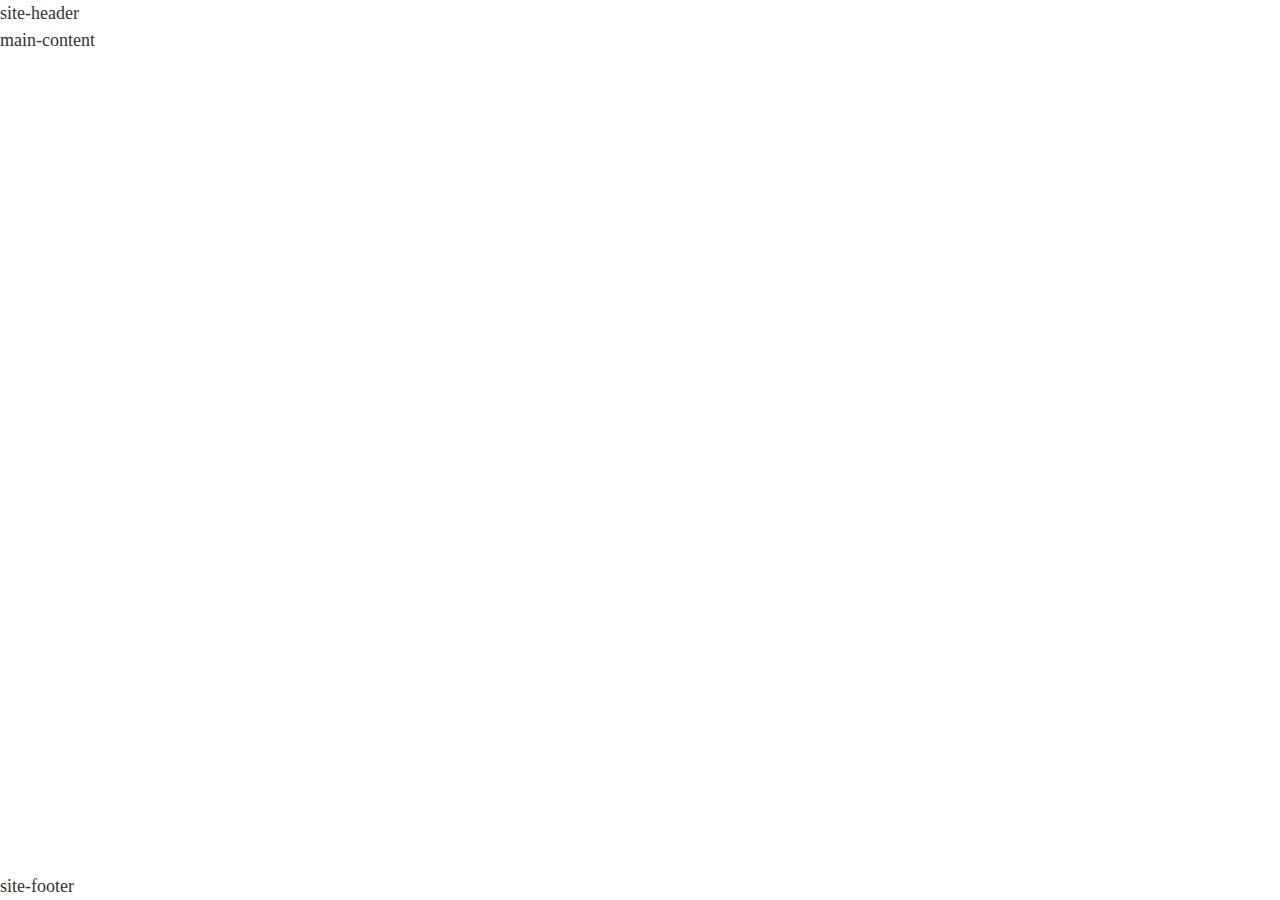
==== index.html @ 02847ee6 "start-code" ====
<!DOCTYPE html>
<html lang="en">
	<head>
		<meta charset="UTF-8" />
		<meta name="viewport" content="width=device-width, initial-scale=1.0" />
		<title>Cofferoasters</title>
		<!-- CSS -->
		<link rel="stylesheet" href="css/normalize.css" />
		<link rel="stylesheet" href="css/styles.css" />
	</head>
	<body>
		<header class="site-header">site-header</header>
		<main class="main-content">main-content</main>
		<footer class="site-footer">site-footer</footer>
	</body>
</html>
---- css/styles.css ----
:root {
	--black-color: #333333;
	--dark-color: #000000;
	--white-color: #ffffff;
	--green-bg: #0a775f;
	--gold-bg: #f3d7b7;
	--dark-bg: #c99b67;
}
@font-face {
	font-family: 'Roboto';
	src: url('../fonts/') format('woff2'), url('../fonts/') format('woff');
	font-weight: 500;
	font-style: normal;
	font-display: swap;
}

@font-face {
	font-family: 'Roboto';
	src: url('../fonts/') format('woff2'), url('../fonts/') format('woff');
	font-weight: normal;
	font-style: normal;
	font-display: swap;
}

@font-face {
	font-family: 'Roboto';
	src: url('../fonts/') format('woff2'), url('../fonts/') format('woff');
	font-weight: bold;
	font-style: italic;
	font-display: swap;
}

p {
	font-family: 'Roboto' sans-serif;
}

html {
	height: 100%;
	box-sizing: border-box;
	scroll-behavior: smooth;
}

*,
*::before,
*::after {
	box-sizing: inherit;
}

*:focus {
	outline: 2px dotted var(--green-bg);
	outline-offset: 3px;
}

body {
	display: flex;
	flex-direction: column;
	height: 100%;
	font-family: 'Roboto' sans-serif;
	font-weight: 400;
	color: var(--black-color);
	line-height: 1.5;
	font-size: 18px;
}
.container {
	max-width: 1380px;
	width: 100%;
	padding-left: 20px;
	padding-right: 20px;
	margin-left: auto;
	margin-right: auto;
}

.main-content {
	flex-grow: 1;
}
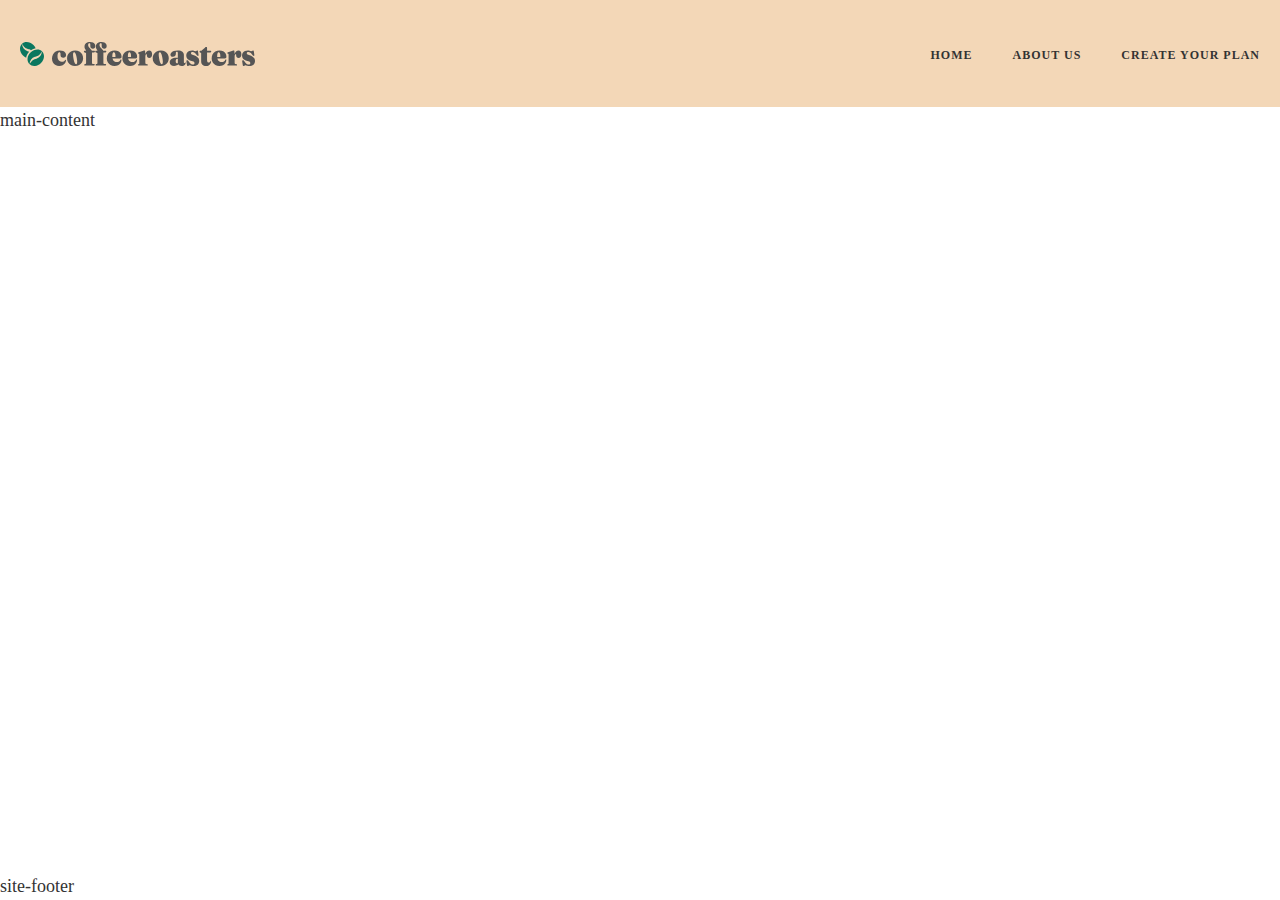
==== commit c16ea3fe: "add-header" ====
--- a/index.html
+++ b/index.html
@@ -9,7 +9,28 @@
 		<link rel="stylesheet" href="css/styles.css" />
 	</head>
 	<body>
-		<header class="site-header">site-header</header>
+		<div class="site-header__wrapper">
+			<header class="site-header">
+				<div class="site-header__container container">
+					<a class="site-logo" href="/">
+						<img class="site-logo__img" src="img/logo.svg" alt="" width="235" height="24" />
+					</a>
+					<ul class="site-nav">
+						<li class="site-nav__item">
+							<a class="site-nav__link" href="/">HOME</a>
+						</li>
+						<li class="site-nav__item">
+							<a class="site-nav__link" href="/">ABOUT US</a>
+						</li>
+						<li class="site-nav__item">
+							<a class="site-nav__link" href="/">Create your plan</a>
+						</li>
+					</ul>
+				</div>
+			</header>
+			<div class="hero"></div>
+		</div>
+
 		<main class="main-content">main-content</main>
 		<footer class="site-footer">site-footer</footer>
 	</body>
--- a/css/styles.css
+++ b/css/styles.css
@@ -28,10 +28,6 @@
 	font-weight: bold;
 	font-style: italic;
 	font-display: swap;
-}
-
-p {
-	font-family: 'Roboto' sans-serif;
 }
 
 html {
@@ -73,3 +69,63 @@
 .main-content {
 	flex-grow: 1;
 }
+
+.site-header__wrapper {
+	padding-top: 40px;
+	background-color: var(--gold-bg);
+}
+
+.site-header {
+	margin-bottom: 40px;
+}
+
+.site-header__container {
+	display: flex;
+	align-items: center;
+	justify-content: space-between;
+}
+
+.site-logo {
+	width: 235px;
+	height: 24px;
+	display: inline-block;
+	transition: opacity 0.4s ease;
+}
+
+.site-logo:hover {
+	opacity: 0.8;
+}
+
+.site-logo:active {
+	opacity: 0.6;
+}
+
+.site-nav {
+	list-style: none;
+	padding: 0;
+	margin: 0;
+	display: flex;
+}
+
+.site-nav__item:not(:last-child) {
+	margin-right: 40px;
+}
+
+.site-nav__link {
+	text-transform: uppercase;
+	color: var(--black-color);
+	text-decoration: none;
+	transition: all 0.4s ease;
+	font-size: 12px;
+	font-weight: 700;
+	letter-spacing: 1px;
+	line-height: 1.2;
+}
+
+.site-nav__link:hover {
+	color: var(--green-bg);
+}
+
+.site-nav__link:active {
+	opacity: 0.6;
+}
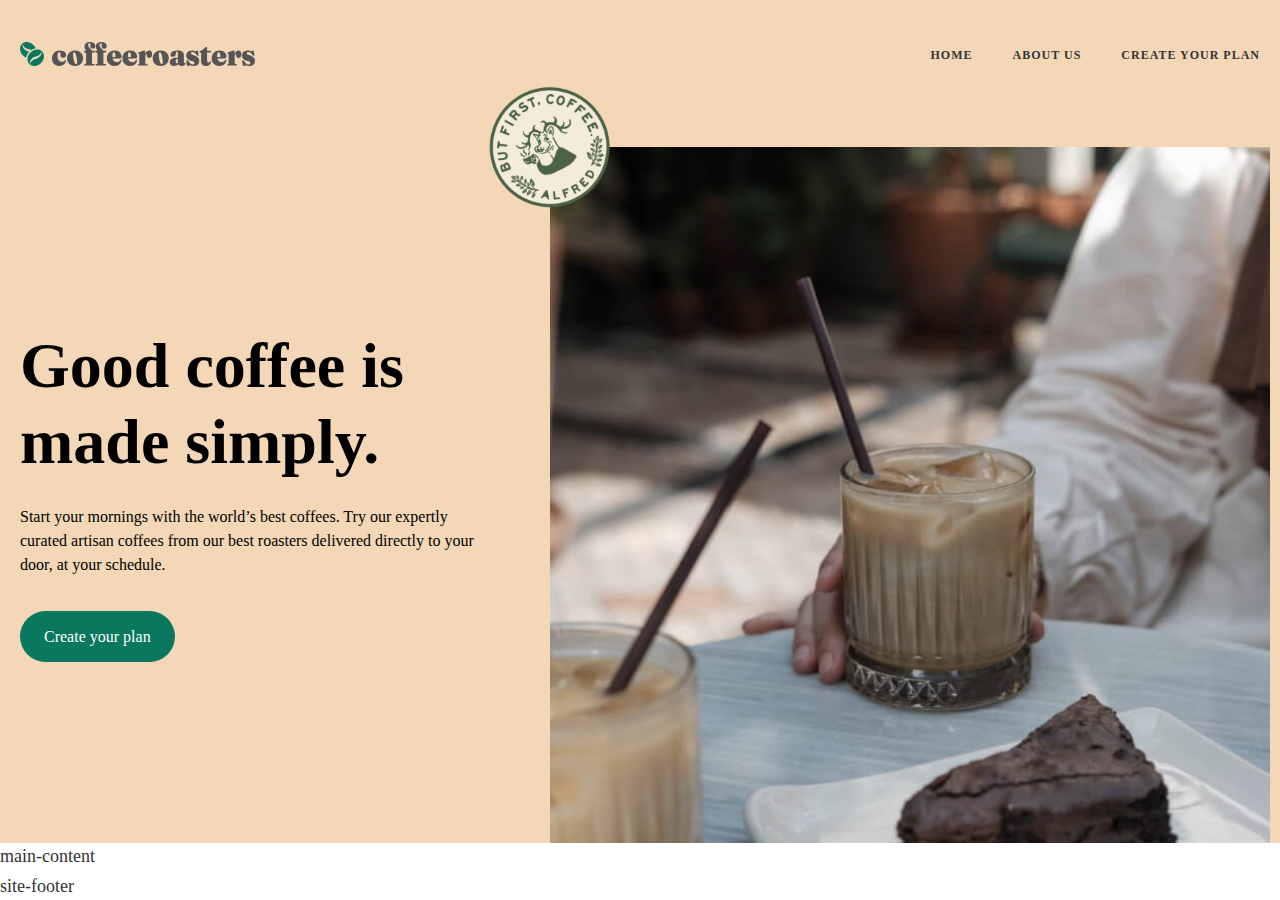
==== commit 5b5ef8a5: "add-hero" ====
--- a/index.html
+++ b/index.html
@@ -28,7 +28,22 @@
 					</ul>
 				</div>
 			</header>
-			<div class="hero"></div>
+			<div class="hero">
+				<div class="container hero__container">
+					<div class="hero__info">
+						<h2 class="hero__info-title">Good coffee is made simply.</h2>
+						<p class="hero__info-text">
+							Start your mornings with the world’s best coffees. Try our expertly curated artisan coffees from our best roasters
+							delivered directly to your door, at your schedule.
+						</p>
+						<button class="btn">Create your plan</button>
+					</div>
+					<div class="hero__img-wrapper">
+						<img src="img/hero-img.jpg" alt="hero-img " width="720" height="696" />
+						<img class="hero__img-wrapper_logo" src="img/img-logo.png" alt="logo" width="160" height="160" />
+					</div>
+				</div>
+			</div>
 		</div>
 
 		<main class="main-content">main-content</main>
--- a/css/styles.css
+++ b/css/styles.css
@@ -64,6 +64,47 @@
 	padding-right: 20px;
 	margin-left: auto;
 	margin-right: auto;
+}
+
+h1,
+h2,
+h3,
+h4,
+h5,
+h6,
+p {
+	padding-top: 0;
+	margin-top: 0;
+}
+
+ul {
+	list-style: none;
+}
+
+a {
+	text-decoration: none;
+}
+
+.btn {
+	border: none;
+	padding: 16px 24px;
+	border-radius: 100px;
+	background-color: var(--green-bg);
+	color: var(--white-color);
+	font-weight: 500;
+	font-size: 16px;
+	line-height: 1.2;
+	text-align: center;
+	cursor: pointer;
+	transition: opcity 0.4s ease;
+}
+
+.btn:hover {
+	opacity: 0.8;
+}
+
+.btn:active {
+	opacity: 0.6;
 }
 
 .main-content {
@@ -129,3 +170,52 @@
 .site-nav__link:active {
 	opacity: 0.6;
 }
+
+/* HERO */
+
+.hero {
+	padding-top: 40px;
+}
+
+.hero__container {
+	display: flex;
+	align-items: center;
+	justify-content: space-between;
+}
+
+.hero__info {
+	max-width: 464px;
+	width: 100%;
+	margin-right: 50px;
+}
+
+.hero__info-title {
+	color: var(--dark-color);
+	font-weight: 700;
+	font-size: 64px;
+	line-height: 1.2;
+	margin-bottom: 24px;
+}
+
+.hero__info-text {
+	color: var(--dark-color);
+	font-size: 16px;
+	margin-bottom: 34px;
+}
+
+.hero__img-wrapper {
+	position: relative;
+	width: 710px;
+	height: 696px;
+}
+
+.hero__img-wrapper img {
+	object-fit: cover;
+}
+.hero__img-wrapper_logo {
+	position: absolute;
+	top: -80px;
+	left: -80px;
+	width: 160px;
+	height: 160px;
+}
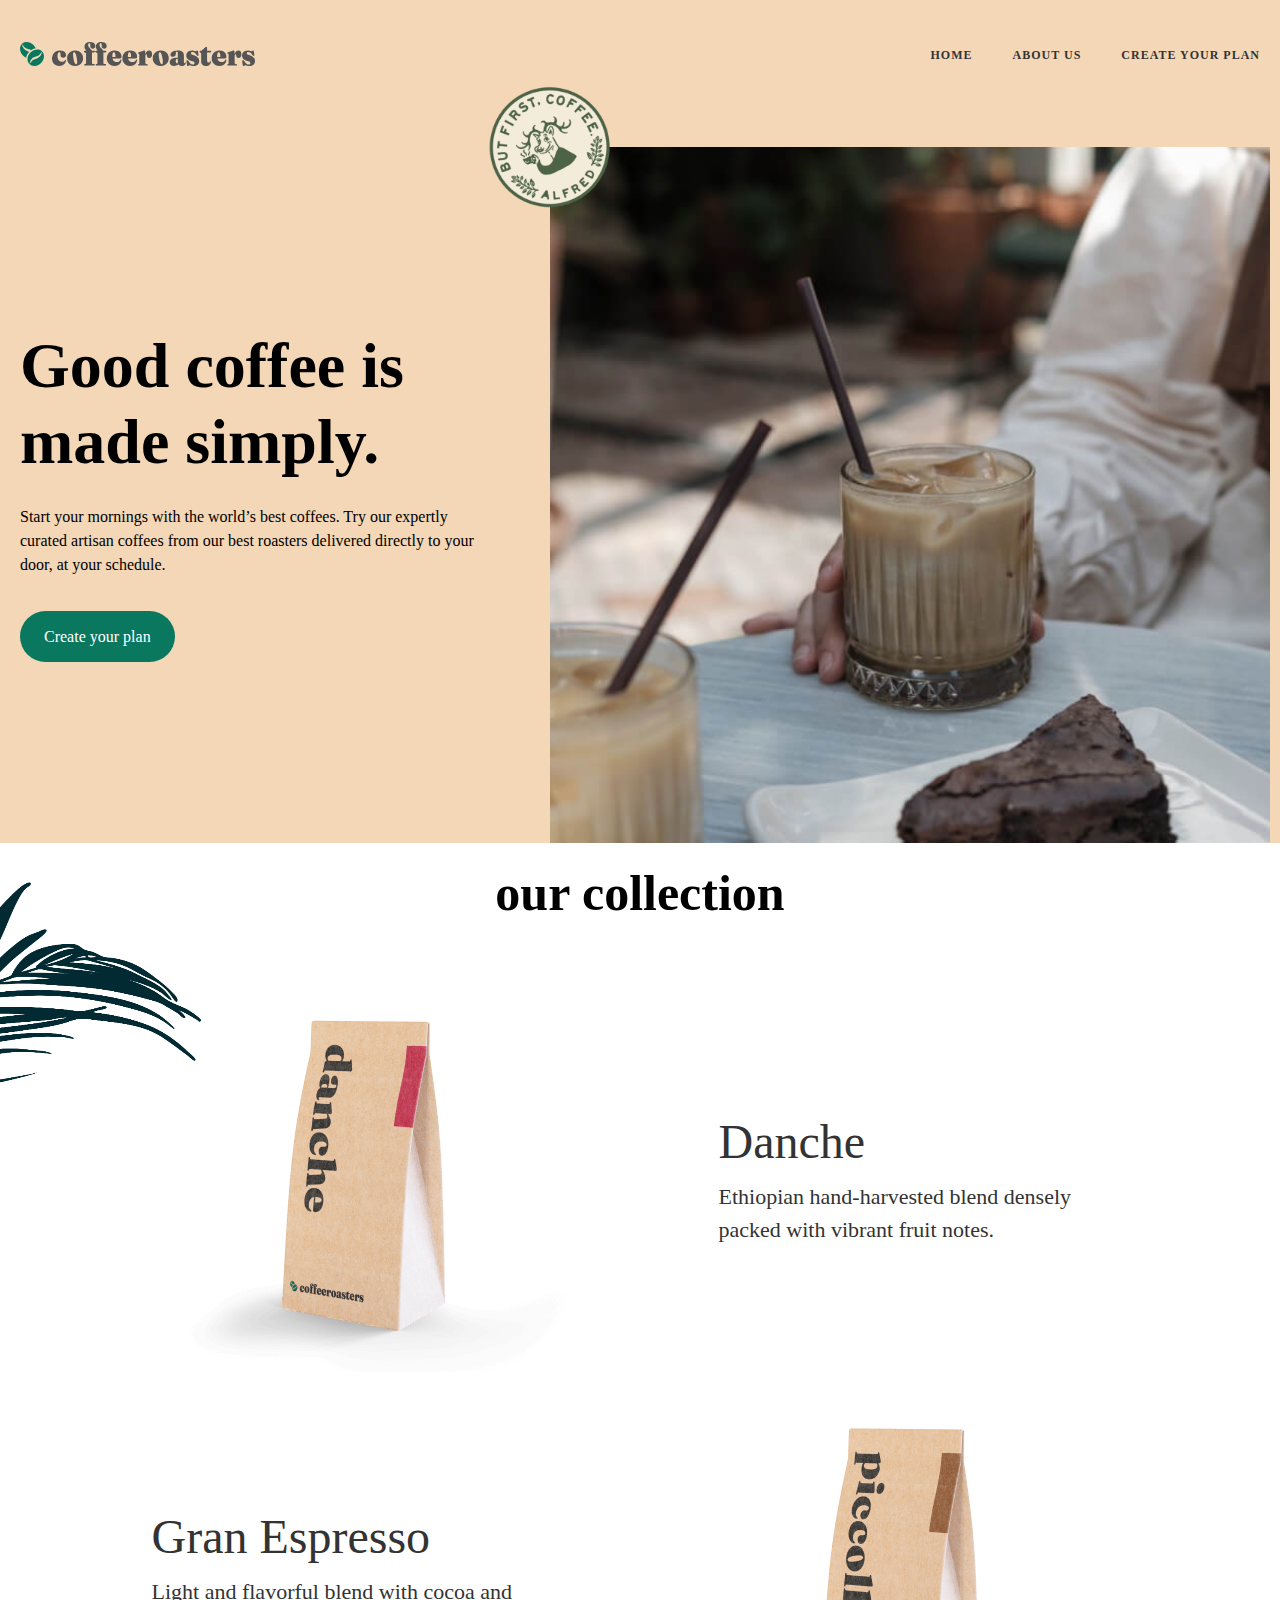
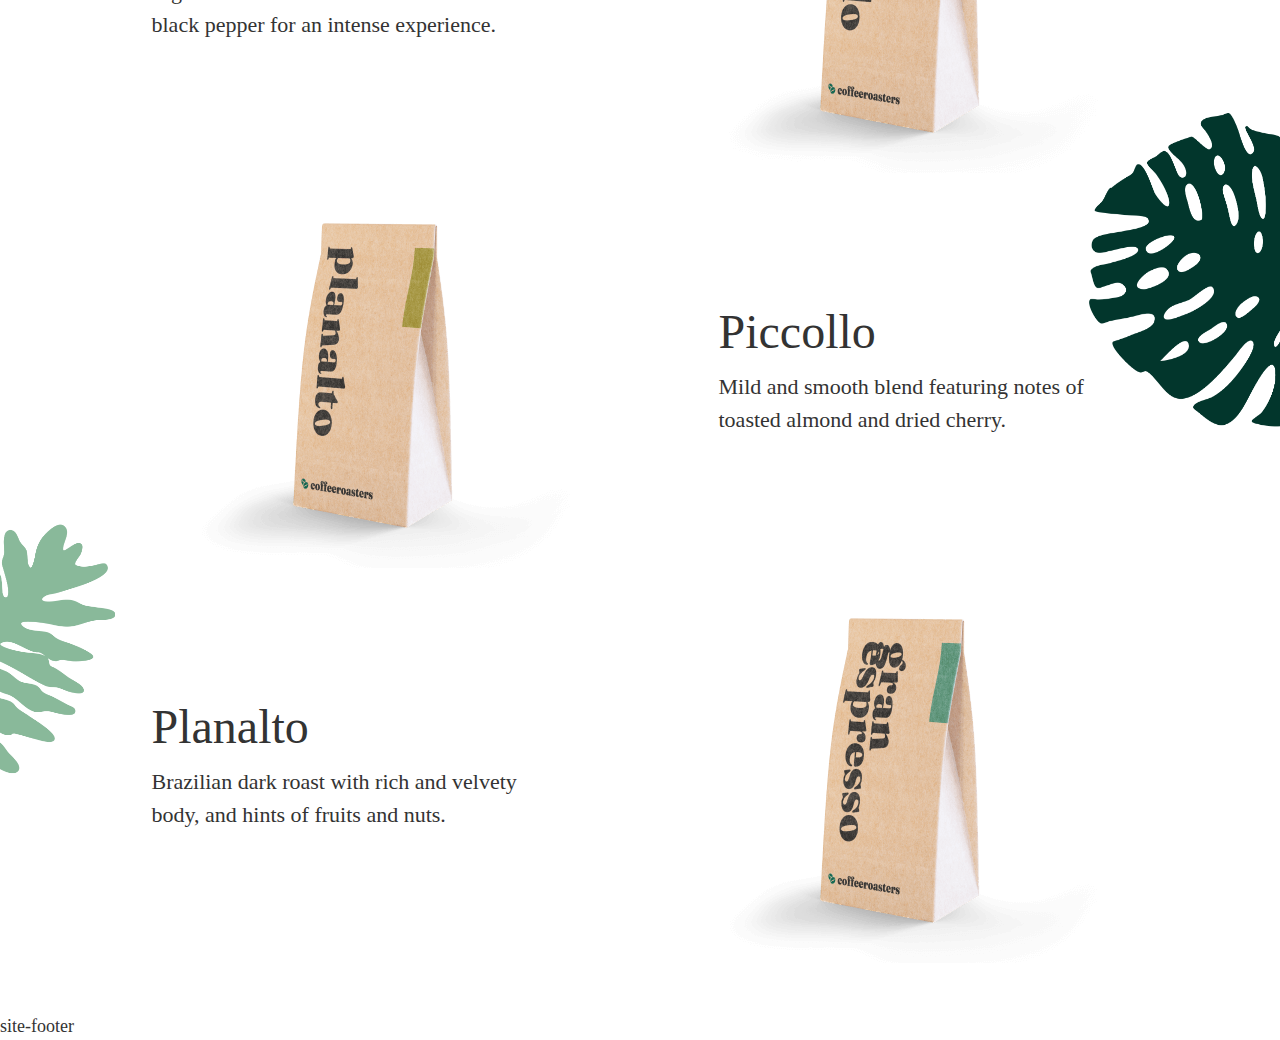
==== commit 94b0d12e: "add-our-colletion" ====
--- a/index.html
+++ b/index.html
@@ -46,7 +46,66 @@
 			</div>
 		</div>
 
-		<main class="main-content">main-content</main>
+		<main class="main-content">
+			<section class="our-colletion">
+				<div class="container">
+					<img class="our-colletion__img-one" src="img/our collection-img.png" alt="." width="402" height="300" />
+					<img class="our-colletion__img-two" src="img/our collection-img2.png" alt="." width="392" height="472" />
+					<img class="our-colletion__img-three" src="img/our collection-img3.png" alt="." width="316" height="269" />
+					<h2 class="our-colletion__title">our collection</h2>
+					<ul class="our-colletion__list">
+						<li class="our-colletion__item">
+							<img class="our-colletion__img" src="img/kopi4.png" alt="Danche" width="450" height="375" title="Danche" />
+							<div class="our-colletion-item__info">
+								<h2 class="our-colletion-item__info__title">Danche</h2>
+								<p class="our-colleton-item__info__text">
+									Ethiopian hand-harvested blend densely packed with vibrant fruit notes.
+								</p>
+							</div>
+						</li>
+						<li class="our-colletion__item">
+							<img
+								class="our-colletion__img our-colletion__img2"
+								src="img/kopi3.png"
+								alt="Gran Espresso"
+								width="450"
+								height="375"
+								title="Gran Espresso" />
+							<div class="our-colletion-item__info">
+								<h2 class="our-colletion-item__info__title">Gran Espresso</h2>
+								<p class="our-colleton-item__info__text">
+									Light and flavorful blend with cocoa and black pepper for an intense experience.
+								</p>
+							</div>
+						</li>
+						<li class="our-colletion__item">
+							<img class="our-colletion__img" src="img/kopi2.png" alt="Piccollo" width="450" height="375" title="Piccollo" />
+							<div class="our-colletion-item__info">
+								<h2 class="our-colletion-item__info__title">Piccollo</h2>
+								<p class="our-colleton-item__info__text">
+									Mild and smooth blend featuring notes of toasted almond and dried cherry.
+								</p>
+							</div>
+						</li>
+						<li class="our-colletion__item">
+							<img
+								class="our-colletion__img our-colletion__img2"
+								src="img/kopi1 copy.png"
+								alt="Planalto"
+								width="450"
+								height="375"
+								title="Planalto" />
+							<div class="our-colletion-item__info">
+								<h2 class="our-colletion-item__info__title">Planalto</h2>
+								<p class="our-colleton-item__info__text">
+									Brazilian dark roast with rich and velvety body, and hints of fruits and nuts.
+								</p>
+							</div>
+						</li>
+					</ul>
+				</div>
+			</section>
+		</main>
 		<footer class="site-footer">site-footer</footer>
 	</body>
 </html>
--- a/css/styles.css
+++ b/css/styles.css
@@ -109,6 +109,8 @@
 
 .main-content {
 	flex-grow: 1;
+	padding-top: 20px;
+	padding-bottom: 50px;
 }
 
 .site-header__wrapper {
@@ -219,3 +221,91 @@
 	width: 160px;
 	height: 160px;
 }
+/* our colletin */
+.our-colletion {
+	position: relative;
+}
+.our-colletion__img-one {
+	position: absolute;
+	top: 0;
+	left: -201px;
+}
+.our-colletion__img-two {
+	position: absolute;
+	top: 50%;
+	right: -201px;
+}
+.our-colletion__img-three {
+	position: absolute;
+	bottom: 170px;
+	left: -201px;
+}
+
+.our-colletion__container {
+	background-image: url(../img/Rectangle.jpg);
+	background-repeat: no-repeat;
+	background-size: cover;
+	background-position: center center;
+	background-color: var(--gold-bg);
+	padding-top: 50px;
+	padding-bottom: 50px;
+}
+
+.our-colletion__title {
+	font-weight: 700;
+	font-size: 50px;
+	line-height: 1.2;
+	color: var(--dark-color);
+	text-align: center;
+	margin-bottom: 80px;
+}
+
+.our-colletion__list {
+	display: flex;
+	flex-direction: column;
+	align-items: center;
+	justify-content: center;
+	margin: 0;
+	padding: 0;
+}
+
+.our-colletion__item {
+	display: flex;
+	align-items: center;
+}
+
+.our-colletion__item:not(:last-child) {
+	margin-bottom: 20px;
+}
+
+.our-colletion__item:nth-child(2n) {
+	flex-direction: row-reverse;
+}
+
+.our-colletion__img {
+	width: 450px;
+	height: 375px;
+	object-fit: cover;
+	margin-right: 117px;
+}
+.our-colletion__img2 {
+	margin-right: 0;
+	margin-left: 117px;
+}
+
+.our-colletion-item__info {
+	max-width: 410px;
+}
+
+.our-colletion-item__info__title {
+	margin-bottom: 10px;
+	font-weight: 500;
+	font-size: 48px;
+	line-height: 1.2;
+}
+
+.our-colleton-item__info__text {
+	font-weight: 400;
+	font-size: 22px;
+	line-height: 1.5;
+}
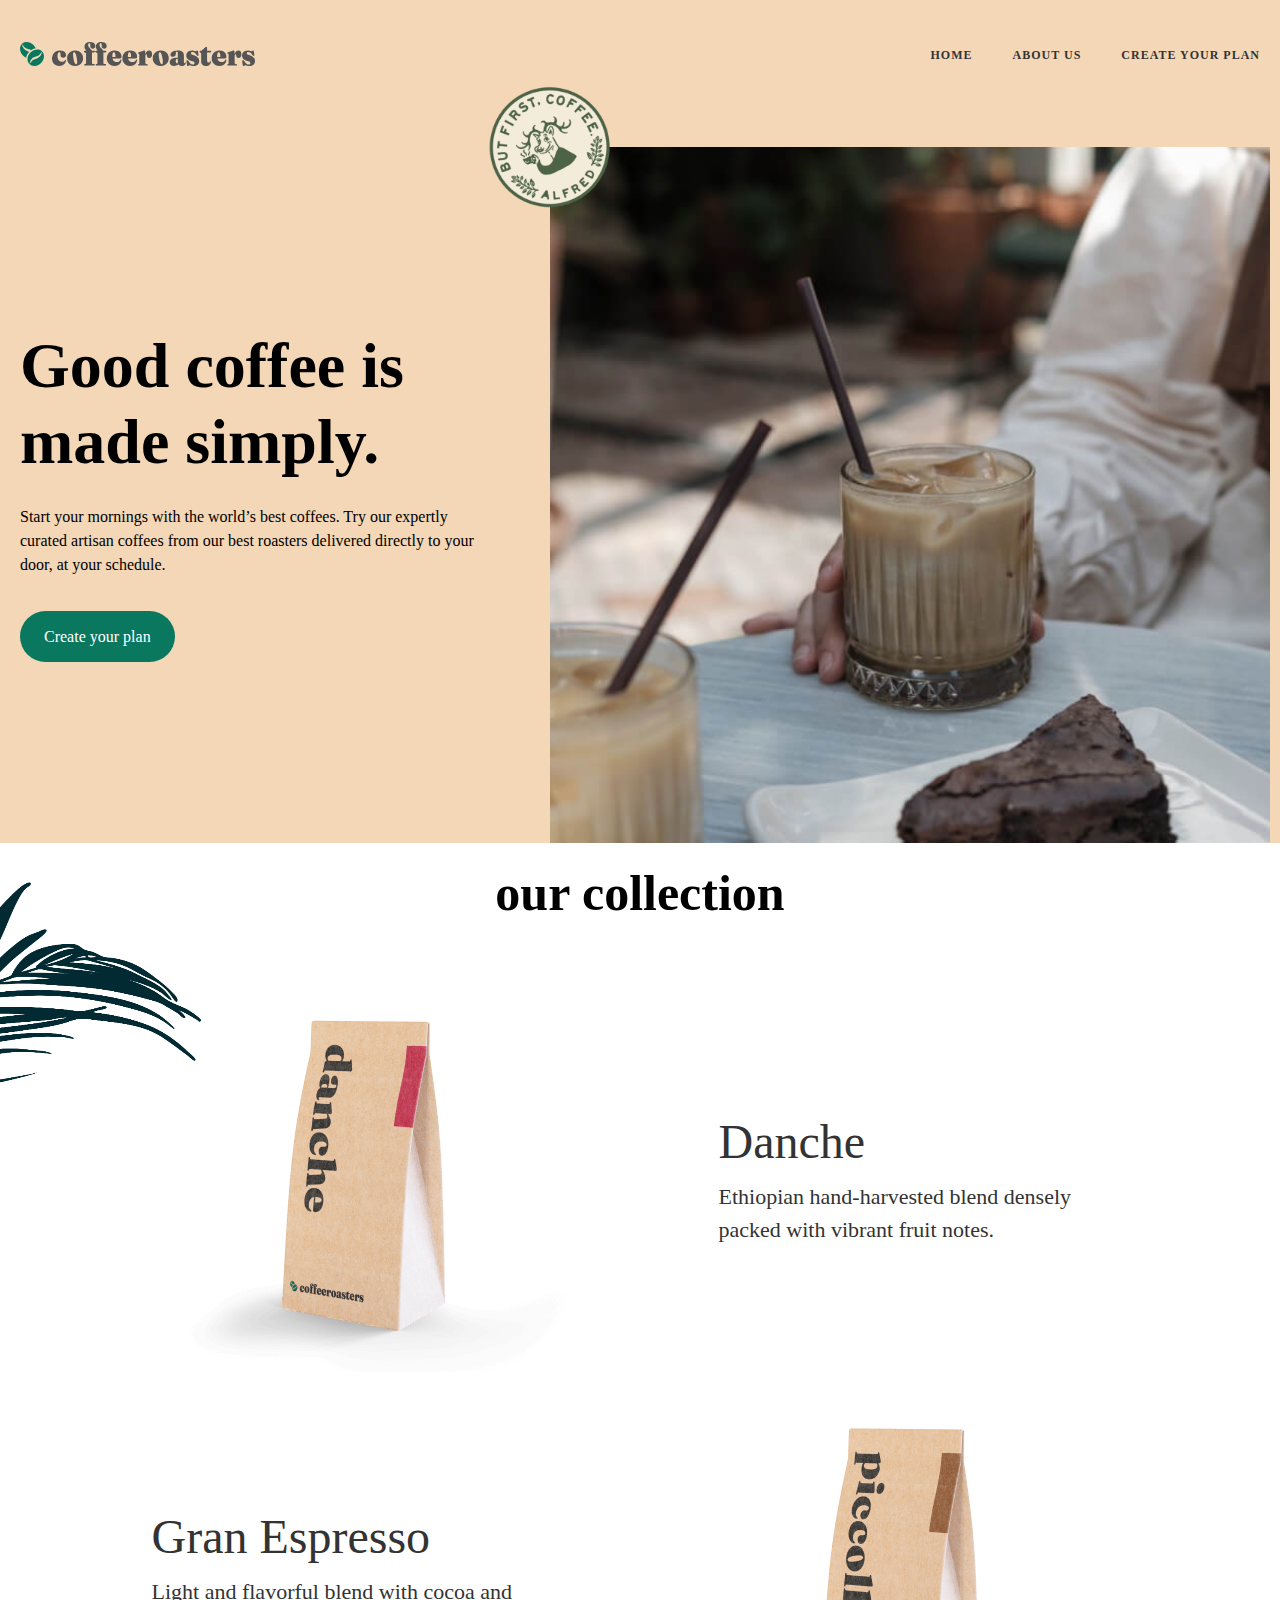
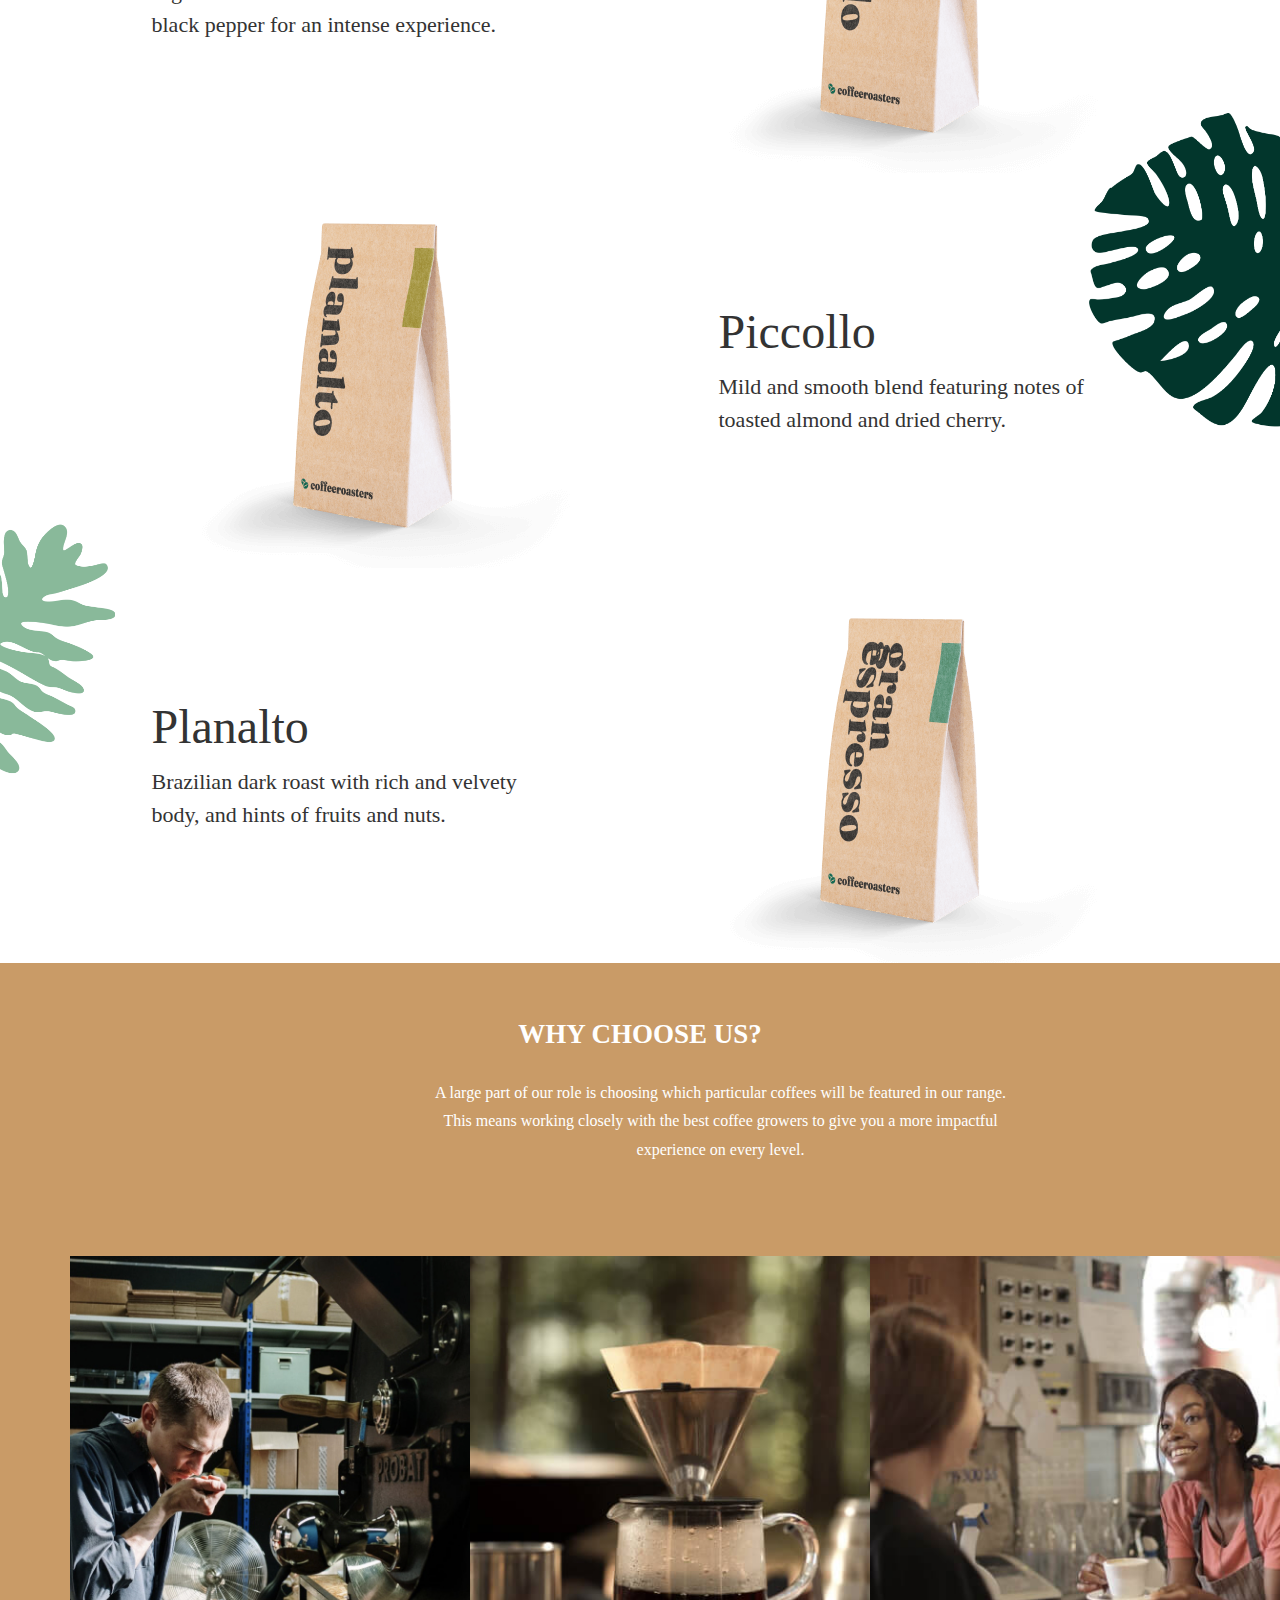
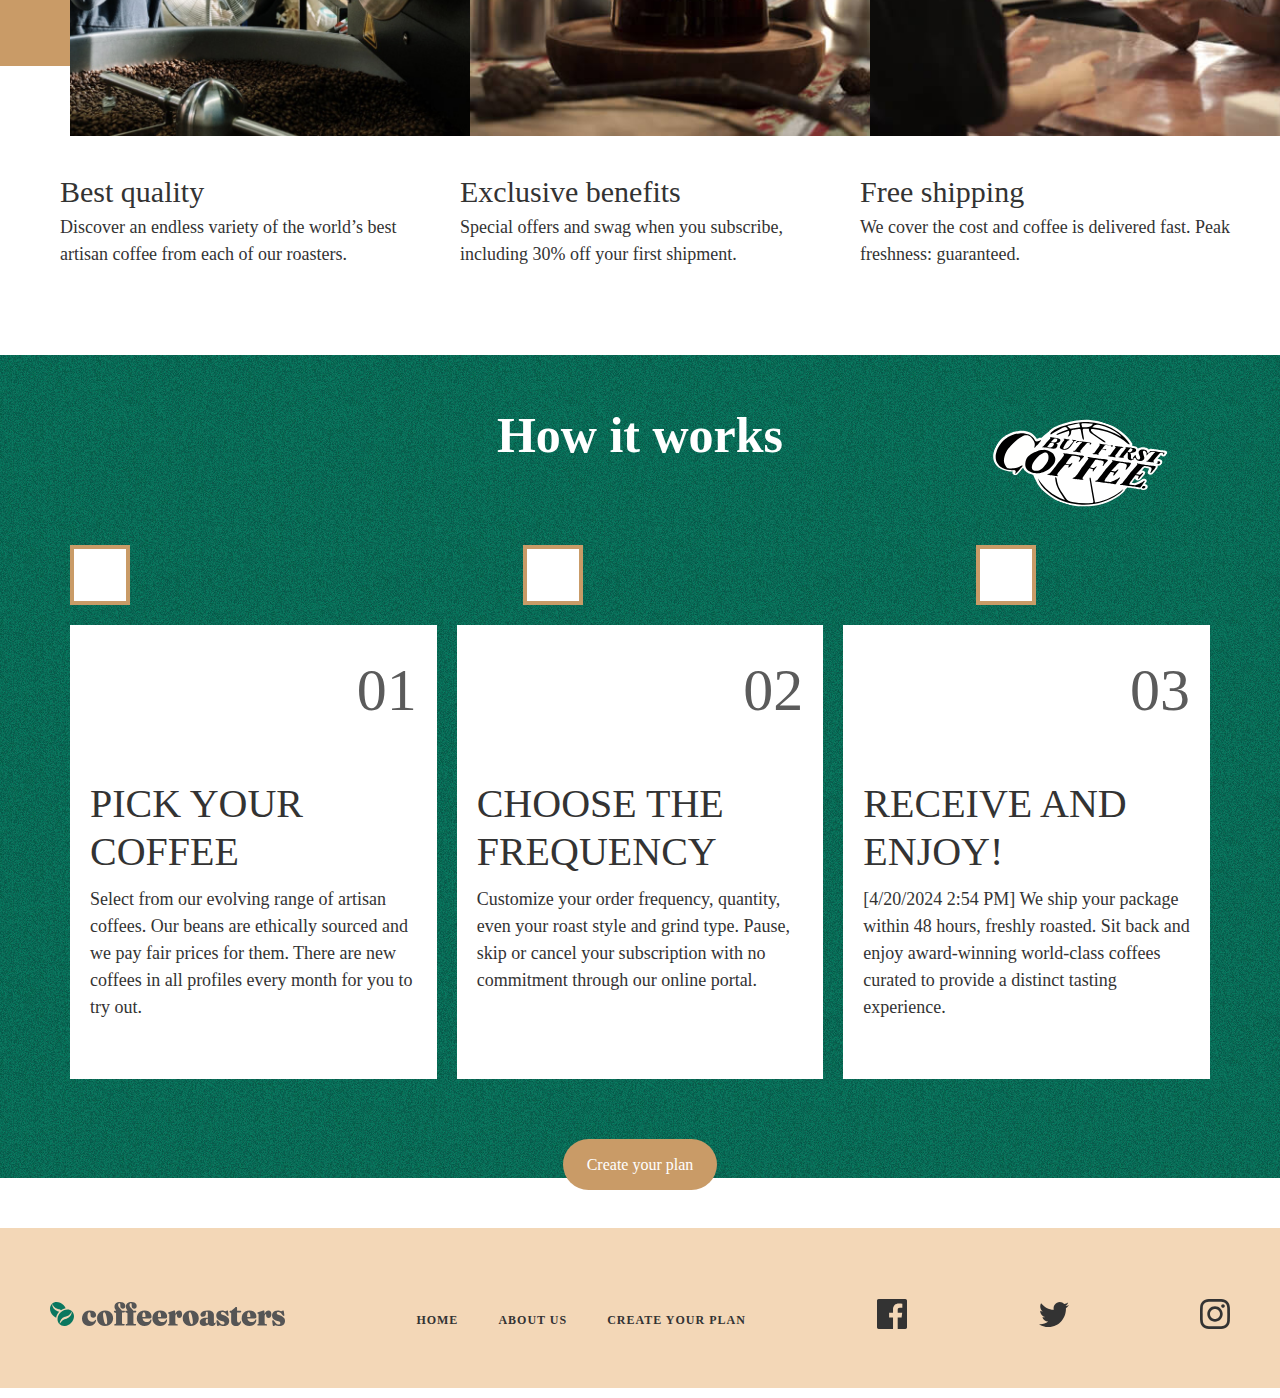
==== commit 0dca9b31: "add-footer" ====
--- a/index.html
+++ b/index.html
@@ -105,7 +105,122 @@
 					</ul>
 				</div>
 			</section>
+			<!-- INDEX COLLECTION -->
+			<div class="index-collection">
+				<div class="index-collection__info">
+					<h2 class="index-collection__title">Why choose us?</h2>
+					<p class="index-collection__text">
+						A large part of our role is choosing which particular coffees will be featured in our range. This means working
+						closely with the best coffee growers to give you a more impactful experience on every level.
+					</p>
+				</div>
+				<div class="index-collection__info-unit">
+					<ul class="index-collection__info-unit__list">
+						<li class="index-collection__info-unit__item">
+							<img class="index-collection__info-unit__img" src="/img/Rectangle 681.jpg" alt="" width="433px" height="500px" />
+							<h3 class="index-collection__info-unit__title">Best quality</h3>
+							<p class="index-collection__info-unit__text">
+								Discover an endless variety of the world’s best artisan coffee from each of our roasters.
+							</p>
+						</li>
+						<li class="index-collection__info-unit__item">
+							<img class="index-collection__info-unit__img" src="/img/Rectangle 682.jpg" alt="" width="433px" height="500px" />
+							<h3 class="index-collection__info-unit__title">Exclusive benefits</h3>
+							<p class="index-collection__info-unit__text">
+								Special offers and swag when you subscribe, including 30% off your first shipment.
+							</p>
+						</li>
+						<li class="index-collection__info-unit__item">
+							<img class="index-collection__info-unit__img" src="/img/Rectangle 683.jpg" alt="" width="433px" height="500px" />
+							<h3 class="index-collection__info-unit__title">Free shipping</h3>
+							<p class="index-collection__info-unit__text">
+								We cover the cost and coffee is delivered fast. Peak freshness: guaranteed.
+							</p>
+						</li>
+					</ul>
+				</div>
+			</div>
+
+			<!-- HOW IT WORKS  -->
+			<section class="container how-it-works">
+				<div class="container">
+					<div class="how-it-works__inner">
+						<img class="how-it-works__img" src="/img/coffe.svg" alt="but-first_coffee" width="192px" height="129px" />
+						<h2 class="how-it-works__title">How it works</h2>
+						<div class="how-it-works__kvadrat">
+							<div class="how-it-works__kvadrat-inner"></div>
+							<div class="how-it-works__kvadrat-inner"></div>
+							<div class="how-it-works__kvadrat-inner"></div>
+						</div>
+						<ul class="how-it-works__list">
+							<li class="how-it-works__item">
+								<h2 class="how-it-works__item-title">01</h2>
+								<h3 class="how-it-works__item-text">
+									Pick your <br />
+									coffee
+								</h3>
+								<p class="how-it-works__item-info">
+									Select from our evolving range of artisan coffees. Our beans are ethically sourced and we pay fair prices for
+									them. There are new coffees in all profiles every month for you to try out.
+								</p>
+							</li>
+							<li class="how-it-works__item">
+								<h2 class="how-it-works__item-title">02</h2>
+								<h3 class="how-it-works__item-text">
+									Choose the <br />
+									frequency
+								</h3>
+								<p class="how-it-works__item-info">
+									Customize your order frequency, quantity, even your roast style and grind type. Pause, skip or cancel your
+									subscription with no commitment through our online portal.
+								</p>
+							</li>
+							<li class="how-it-works__item">
+								<h2 class="how-it-works__item-title">03</h2>
+								<h3 class="how-it-works__item-text">
+									Receive and <br />
+									enjoy!
+								</h3>
+								<p class="how-it-works__item-info">
+									[4/20/2024 2:54 PM] We ship your package within 48 hours, freshly roasted. Sit back and enjoy award-winning
+									world-class coffees curated to provide a distinct tasting experience.
+								</p>
+							</li>
+						</ul>
+						<div class="how-it-works__btn">
+							<button class="btn works-btn">Create your plan</button>
+						</div>
+					</div>
+				</div>
+			</section>
 		</main>
-		<footer class="site-footer">site-footer</footer>
+		<!-- START FOOTER -->
+		<footer class="site-footer">
+			<div class="site-footer__container">
+				<a class="site-footer__logo" href="/">
+					<img class="site-logo__img" src="img/logo.svg" alt="" width="235" height="24" />
+				</a>
+				<ul class="site-nav">
+					<li class="site-nav__item">
+						<a class="site-nav__link" href="/">HOME</a>
+					</li>
+					<li class="site-nav__item">
+						<a class="site-nav__link" href="/">ABOUT US</a>
+					</li>
+					<li class="site-nav__item">
+						<a class="site-nav__link" href="/">Create your plan</a>
+					</li>
+				</ul>
+				<a class="site-footer___link" href="">
+					<img class="site-footer__icon" src="img/Path.svg" alt="." />
+				</a>
+				<a class="site-footer__link" href="">
+					<img class="site-footer__icon" src="img/Path-1.svg" alt="." />
+				</a>
+				<a class="site-footer__link" href="">
+					<img class="site-footer__icon" src="img/Shape.svg" alt="." />
+				</a>
+			</div>
+		</footer>
 	</body>
 </html>
--- a/css/styles.css
+++ b/css/styles.css
@@ -56,6 +56,7 @@
 	color: var(--black-color);
 	line-height: 1.5;
 	font-size: 18px;
+	overflow-x: hidden;
 }
 .container {
 	max-width: 1380px;
@@ -309,3 +310,191 @@
 	font-size: 22px;
 	line-height: 1.5;
 }
+
+.index-collection {
+	max-height: 703px;
+	position: relative;
+	background-color: var(--dark-bg);
+	max-width: 1400px;
+	width: 100%;
+	padding-left: 20px;
+	padding-right: 20px;
+	margin-left: auto;
+	margin-right: auto;
+	margin-bottom: 289px;
+}
+
+.index-collection__info {
+	color: var(--white-color);
+	text-align: center;
+}
+
+.index-collection__title {
+	padding-top: 50px;
+	font-weight: 700;
+	line-height: 1.6;
+	text-transform: uppercase;
+}
+.index-collection__text {
+	margin-left: 410px;
+	max-width: 581px;
+	width: 100%;
+	font-weight: 400;
+	font-size: 16px;
+	line-height: 1.8;
+}
+
+.index-collection__info-unit__list {
+	display: flex;
+}
+
+.index-collection__info-unit__item {
+	width: 433px;
+	height: 629px;
+}
+
+.index-collection__info-unit__img {
+	position: absolute;
+	top: 283px;
+	padding: 10px;
+}
+
+.index-collection__info-unit__title {
+	position: absolute;
+	top: 811px;
+	margin-right: 50px;
+	font-weight: 500;
+	font-size: 30px;
+	line-height: 1.2;
+	margin-bottom: 10px;
+}
+
+.index-collection__info-unit__text {
+	position: absolute;
+	top: 851px;
+	max-width: 377px;
+	width: 100%;
+}
+
+/* HOW IT WORKS  */
+
+.how-it-works {
+	background-image: url(../img/Group\ 3620.jpg);
+	max-width: 1400px;
+	color: var(--white-color);
+	width: 100%;
+	max-height: 823px;
+	height: 100%;
+}
+
+.how-it-works__inner {
+	position: relative;
+	padding-right: 30px;
+	padding-left: 30px;
+}
+
+.how-it-works__img {
+	position: absolute;
+	right: 68px;
+	top: 41px;
+}
+
+.how-it-works__title {
+	text-align: center;
+	padding-top: 50px;
+	font-weight: 700;
+	font-size: 50px;
+	line-height: 1.2;
+	margin-bottom: 80px;
+}
+
+.how-it-works__kvadrat {
+	background-image: url(../img/Vector\ 5.svg);
+	margin-bottom: 20px;
+	max-width: 966px;
+	width: 100%;
+	background-repeat: no-repeat;
+	background-position: center center;
+	display: flex;
+	justify-content: space-between;
+}
+
+.how-it-works__kvadrat-inner {
+	width: 60px;
+	height: 60px;
+	background-color: var(--white-color);
+	border: 4px solid var(--dark-bg);
+}
+
+.how-it-works__list {
+	margin-left: -40px;
+	margin-bottom: 60px;
+	list-style: none;
+	color: var(--black-color);
+	display: flex;
+	justify-content: space-between;
+}
+
+.how-it-works__item {
+	background-color: var(--white-color);
+	padding: 20px 20px 40px 20px;
+}
+.how-it-works__item:not(:last-child) {
+	margin-right: 20px;
+}
+
+.how-it-works__item-title {
+	font-size: 60px;
+	text-align: right;
+	opacity: 0.8;
+	font-weight: 400;
+	margin-bottom: 45px;
+}
+
+.how-it-works__item-text {
+	font-weight: 500;
+	font-size: 40px;
+	line-height: 1.2;
+	margin-bottom: 10px;
+	text-transform: uppercase;
+}
+
+.how-it-works__item-info {
+	max-width: 385px;
+	width: 100%;
+}
+
+.how-it-works__btn {
+	display: flex;
+	justify-content: center;
+	align-items: center;
+}
+
+.works-btn {
+	background-color: var(--dark-bg);
+}
+
+/* START FOOTER */
+
+.site-footer {
+	background-color: var(--gold-bg);
+	max-width: 1440px;
+	width: 100%;
+	padding-top: 10px;
+	padding-bottom: 10px;
+	margin-right: auto;
+	margin-left: auto;
+	max-height: 160px;
+	height: 100%;
+}
+
+.site-footer__container {
+	display: flex;
+	align-items: center;
+	justify-content: space-between;
+	padding: 61px 50px;
+}
+
+.site-footer__icon:not(:last-child) {
+	margin-right: 30px;
+}
